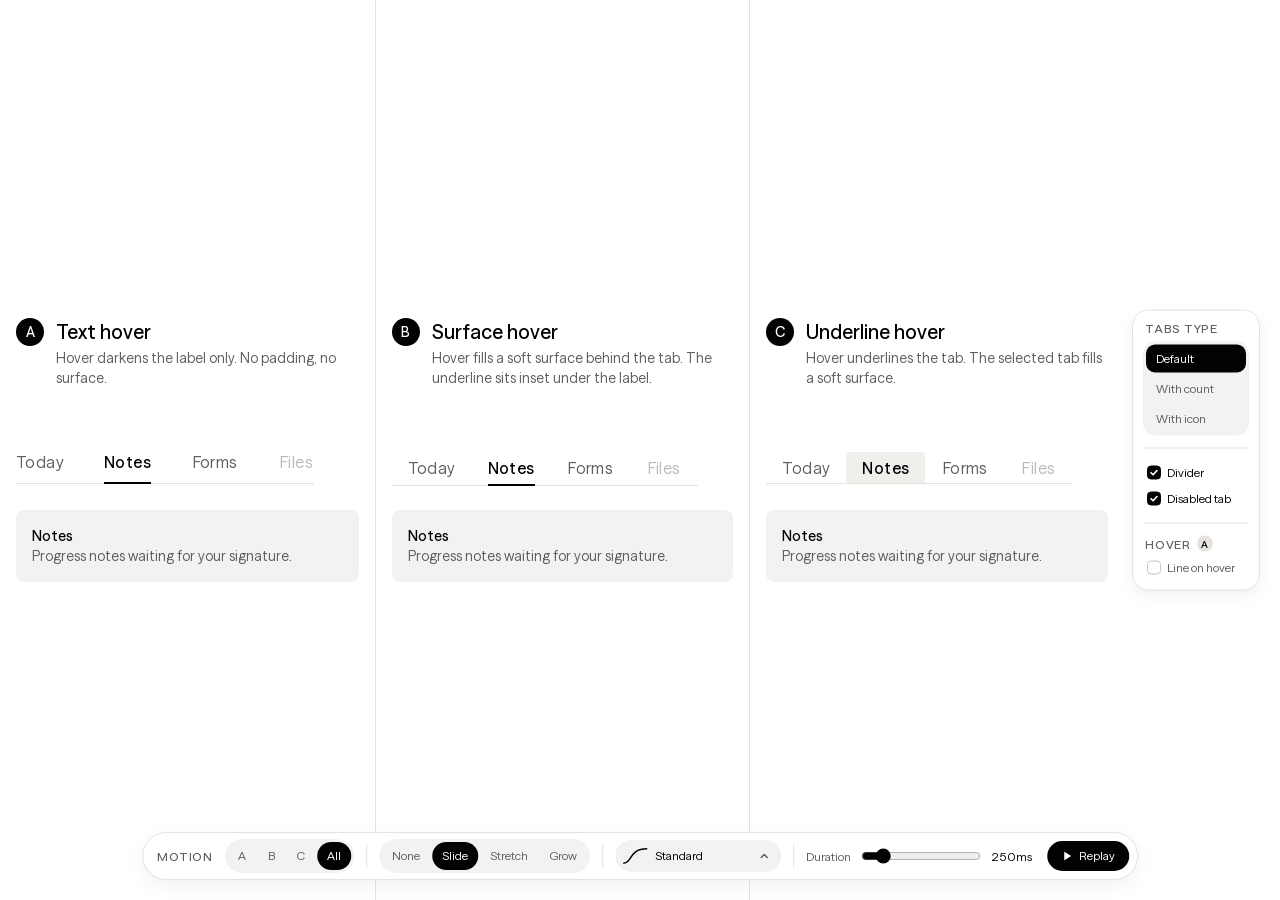
==== index.html @ b84fed56 "Remove States section Co-Authored-By: Claude Opus 5.5 <noreply@anthropic.com>" ====
<!doctype html>
<html lang="en">
<head>
  <meta charset="utf-8" />
  <meta name="viewport" content="width=device-width, initial-scale=1" />
  <title>Arc · Tab Group — three directions</title>
  <link rel="stylesheet" href="tokens.css" />
  <link rel="stylesheet" href="styles.css" />
</head>
<body>
  <main class="compare">
    <section class="direction" data-direction="a" aria-labelledby="dir-a-title">
      <div class="direction-inner">
        <div class="direction-head">
          <span class="direction-badge">A</span>
          <div>
            <h2 class="direction-title" id="dir-a-title">Text hover</h2>
            <p class="direction-desc">Hover darkens the label only. No padding, no surface.</p>
          </div>
        </div>

        <div class="stage">
          <div class="tab-group" data-tab-group></div>
          <div class="tab-panel" data-tab-panel role="tabpanel"></div>
        </div>

      </div>
    </section>

    <section class="direction" data-direction="b" aria-labelledby="dir-b-title">
      <div class="direction-inner">
        <div class="direction-head">
          <span class="direction-badge">B</span>
          <div>
            <h2 class="direction-title" id="dir-b-title">Surface hover</h2>
            <p class="direction-desc">Hover fills a soft surface behind the tab. The underline sits inset under the label.</p>
          </div>
        </div>

        <div class="stage">
          <div class="tab-group" data-tab-group></div>
          <div class="tab-panel" data-tab-panel role="tabpanel"></div>
        </div>

      </div>
    </section>

    <section class="direction" data-direction="c" aria-labelledby="dir-c-title">
      <div class="direction-inner">
        <div class="direction-head">
          <span class="direction-badge">C</span>
          <div>
            <h2 class="direction-title" id="dir-c-title">Underline hover</h2>
            <p class="direction-desc">Hover underlines the tab. The selected tab fills a soft surface.</p>
          </div>
        </div>

        <div class="stage">
          <div class="tab-group" data-tab-group></div>
          <div class="tab-panel" data-tab-panel role="tabpanel"></div>
        </div>

      </div>
    </section>
  </main>

  <div class="controls">
    <!-- Easing picker (opens above the Motion bar) -->
    <div class="easing-popover" id="easing-popover" hidden>
      <div class="easing-scale" aria-hidden="true"><span>Subtle</span><span class="easing-scale-line"></span><span>Expressive</span></div>
      <div class="easing-cards" data-easing-list role="radiogroup" aria-label="Easing curve"></div>
      <div class="easing-value">
        <code data-preview-value></code>
        <button type="button" class="copy" data-copy>Copy</button>
      </div>
    </div>

    <!-- Motion controls -->
    <div class="bar motion-bar" role="toolbar" aria-label="Motion controls">
      <span class="bar-title">Motion</span>
      <div class="segmented" data-motion-target role="radiogroup" aria-label="Apply motion to">
        <button type="button" role="radio" data-value="a">A</button>
        <button type="button" role="radio" data-value="b">B</button>
        <button type="button" role="radio" data-value="c">C</button>
        <button type="button" role="radio" data-value="all">All</button>
      </div>
      <span class="bar-divider" aria-hidden="true"></span>
      <div class="segmented" data-motion-mode role="radiogroup" aria-label="Indicator animation">
        <button type="button" role="radio" data-value="none">None</button>
        <button type="button" role="radio" data-value="slide">Slide</button>
        <button type="button" role="radio" data-value="stretch">Stretch</button>
        <button type="button" role="radio" data-value="grow">Grow</button>
      </div>
      <span class="bar-divider" aria-hidden="true"></span>
      <button type="button" class="chip-button" data-easing-trigger aria-haspopup="true" aria-expanded="false" aria-controls="easing-popover">
        <svg data-trigger-thumb width="24" height="20" viewBox="0 0 24 20" aria-hidden="true"></svg>
        <span class="easing-trigger-name" data-trigger-name></span>
        <svg class="chevron" width="10" height="10" viewBox="0 0 10 10" aria-hidden="true"><path d="M2 6.5 5 3.5 8 6.5" fill="none" stroke="currentColor" stroke-width="1.5" stroke-linecap="round" stroke-linejoin="round"/></svg>
      </button>
      <span class="bar-divider" aria-hidden="true"></span>
      <label class="duration">
        <span>Duration</span>
        <input type="range" min="100" max="1200" step="25" data-duration />
        <output data-duration-value></output>
      </label>
      <button type="button" class="replay" data-replay title="Select the next tab (R)">
        <svg width="12" height="12" viewBox="0 0 12 12" aria-hidden="true"><path d="M3 1.8v8.4L10 6z" fill="currentColor"/></svg>
        Replay
      </button>
    </div>
  </div>

  <!-- Variants: vertical stack on the right edge, applies to all three directions -->
  <div class="variants" role="toolbar" aria-label="Tab variants">
    <div class="variants-group">
      <div class="variants-head"><span class="bar-title">Tabs type</span></div>
      <div class="segmented is-vertical" data-type-control role="radiogroup" aria-label="Tab type for all directions">
        <button type="button" role="radio" data-value="default">Default</button>
        <button type="button" role="radio" data-value="count">With count</button>
        <button type="button" role="radio" data-value="icon">With icon</button>
      </div>
    </div>
    <div class="variants-group toggles">
      <label class="switch"><input type="checkbox" data-toggle="divider" checked /><span>Divider</span></label>
      <label class="switch"><input type="checkbox" data-toggle="disabled" checked /><span>Disabled tab</span></label>
    </div>
    <div class="variants-group hover-group" role="group" aria-label="Hover options for direction A">
      <div class="variants-head"><span class="bar-title">Hover</span><em class="dir-badge" title="Direction A only">A</em></div>
      <label class="switch"><input type="checkbox" data-toggle="hoverLine" /><span>Line on hover</span></label>
    </div>
  </div>

  <script src="easings.js"></script>
  <script src="script.js"></script>
</body>
</html>
---- tokens.css ----
/* Arc design tokens — client mode (semantic layer)
   Source: Arc Components branch ezWXXlpJmGHxUf8BbdeHS6, "Tab Item - 1" (50922:13705)
   and "Tab Item - 2" (50922:13721). Only tokens used by the Tab Group are mapped. */

@font-face {
  font-family: "Season Sans VF";
  src: url("assets/fonts/SeasonSansVF.ttf") format("truetype");
  font-weight: 100 900;
  font-style: normal;
  font-display: swap;
}

:root {
  /* ---- Surface ---- */
  --surface-default: #ffffff;                 /* surface/default */
  --surface-subtle: #f4f2f0;                  /* surface/subtle */
  --surface-emphasis: #e6e2de;                /* surface/emphasis (tab rail) */
  --comp-interaction-surface-hover: #f1efec;  /* comp/interaction/surface/hover */

  /* ---- Text ---- */
  --text-default: #010204;                    /* text/default */
  --comp-interaction-text-muted: #5f5f60;     /* comp/interaction/text/muted */
  --comp-interaction-text-hover: #010204;     /* comp/interaction/text/hover */
  --comp-interaction-text-disabled: #777878;  /* comp/interaction/text/disabled */

  /* ---- Icon ---- */
  --icon-default: #010204;                    /* icon/default */
  --comp-interaction-icon-disabled: #777878;  /* comp/interaction/icon/disabled */

  /* ---- Border ---- */
  --comp-interaction-border-selected: #000000; /* comp/interaction/border/selected */
  --comp-interaction-border-disabled: #e3dfda; /* comp/interaction/border/disabled */
  --hairline-soft: #cac6c2;
  --focus-ring: #010204;

  /* ---- Status (Tag V2 · Neutral light · Count) ---- */
  --comp-status-surface-neutral-light: #ffffff;
  --comp-status-border-neutral-light: #d4d5d5;
  --comp-status-text-neutral-light: #000000;

  /* ---- Type ---- */
  --font-sans: "Season Sans VF", -apple-system, BlinkMacSystemFont, "Segoe UI", system-ui, sans-serif;
  --fw-regular: 450;                           /* base/fontWeight/sans-regular */
  --fw-medium: 550;                            /* base/fontWeight/sans-medium */
  --fs-label-and-body-default: 16px;           /* fontSize/label-and-body/default */
  --fs-label-and-body-small: 14px;
  --fs-eyebrow-default: 10px;                  /* fontSize/eyebrow/default */
  --lh-label-default: 16px;                    /* lineHeight/label/default */
  --lh-eyebrow-default: 9px;                   /* lineHeight/eyebrow/default */
  --ls-loose: 0.4px;                           /* base/letterSpacing/loose */
  --ls-looser: 0.75px;                         /* base/letterSpacing/looser */

  /* ---- Spacing (space/padding-and-gap) ---- */
  --space-0: 0px;
  --space-50: 2px;
  --space-100: 4px;
  --space-125: 6px;
  --space-150: 8px;
  --space-200: 12px;
  --space-300: 16px;
  --space-400: 24px;
  --space-530: 40px;

  /* ---- Radius / border width ---- */
  --radius-xsmall: 4px;                        /* borderRadius/xsmall */
  --radius-small: 8px;
  --radius-medium: 12px;
  --radius-full: 9999px;
  --bw-default: 1px;                           /* sem/borderWidth/default */
  --bw-thick: 2px;

  /* ---- Motion (placeholders — tuned in the animation pass) ---- */
  --dur-fast: 150ms;
  --dur-base: 200ms;
  --ease-standard: cubic-bezier(0.2, 0, 0, 1);
}
---- styles.css ----
/* ============================================================
   Page chrome
   ============================================================ */
*,
*::before,
*::after { box-sizing: border-box; }

html { -webkit-font-smoothing: antialiased; -moz-osx-font-smoothing: grayscale; }

body {
  margin: 0;
  min-height: 100vh;
  background: var(--surface-default);
  color: var(--text-default);
  font-family: var(--font-sans);
  font-weight: var(--fw-regular);
}

button { font: inherit; color: inherit; }

/* Arc named text styles */
.txt-label           { font-family: var(--font-sans); font-weight: var(--fw-regular); font-size: var(--fs-label-and-body-default); line-height: var(--lh-label-default); letter-spacing: var(--ls-loose); font-feature-settings: "calt" 0; }
.txt-label-emphasis  { font-family: var(--font-sans); font-weight: var(--fw-medium);  font-size: var(--fs-label-and-body-default); line-height: var(--lh-label-default); letter-spacing: var(--ls-loose); font-feature-settings: "calt" 0; }
.txt-eyebrow         { font-family: var(--font-sans); font-weight: var(--fw-medium);  font-size: var(--fs-eyebrow-default);      line-height: var(--lh-eyebrow-default); letter-spacing: var(--ls-looser); text-transform: uppercase; font-feature-settings: "calt" 0; }

/* Three directions side by side, split by full-height vertical lines.
   The variants panel floats on the right edge, so that space is reserved. */
.compare {
  --variants-clear: 156px;
  position: relative;
  display: grid;
  grid-template-columns: repeat(3, minmax(0, 1fr));
  min-height: 100vh;
  padding-right: var(--variants-clear);
}

.direction {
  min-width: 0;
  min-height: 100vh;
  display: flex;
  flex-direction: column;
  justify-content: center;
  padding: 40px 16px;
}
.direction + .direction { border-left: var(--bw-default) solid var(--surface-emphasis); }
.direction-inner {
  width: 100%;
  max-width: 560px;
  margin: 0 auto;
}

@media (max-width: 1100px) {
  .compare { grid-template-columns: 1fr; padding-right: 0; padding-bottom: 180px; }
  .direction { min-height: auto; padding: 48px 24px; }
  .direction + .direction { border-left: 0; border-top: var(--bw-default) solid var(--surface-emphasis); }
}

.direction-head {
  display: flex;
  gap: 12px;
  align-items: flex-start;
  margin-bottom: 32px;
}
.direction-badge {
  flex: none;
  display: grid;
  place-items: center;
  width: 28px;
  height: 28px;
  border-radius: var(--radius-full);
  background: var(--text-default);
  color: var(--surface-default);
  font-size: 14px;
  font-weight: var(--fw-medium);
}
.direction-title {
  margin: 2px 0 4px;
  font-size: 20px;
  line-height: 24px;
  font-weight: var(--fw-medium);
}
.direction-desc {
  min-height: 40px; /* two lines, so all three columns line up */
  margin: 0;
  font-size: 14px;
  line-height: 20px;
  color: var(--comp-interaction-text-muted);
}

.stage {
  padding: 32px 0 0;
  overflow-x: auto;
}
/* Same height in A (32px) and B (34px) so both halves line up across the split */
.tab-group { min-height: 34px; }
.tab-panel {
  margin-top: 24px;
  min-height: 72px;
  border-radius: var(--radius-small);
  background: var(--surface-subtle);
  padding: 16px;
  font-size: 14px;
  line-height: 20px;
  color: var(--comp-interaction-text-muted);
}
.tab-panel strong { color: var(--text-default); font-weight: var(--fw-medium); }

/* Selection indicator colour — an underline in A/B, a surface in C */
.tab-group {
  --indicator-color: var(--comp-interaction-border-selected);
  --indicator-disabled: var(--comp-interaction-border-disabled);
}

/* ============================================================
   Tab Group — shared anatomy
   tablist > tab > (content > [icon] label [tag]) + indicator
   ============================================================ */
.tablist {
  position: relative;
  display: inline-flex;
  align-items: flex-start;
  gap: var(--space-530);
  min-width: max-content;
}

/* Rail (Figma "Rail" — surface/emphasis, 1px, bottom) */
.tablist.has-divider::after {
  content: "";
  position: absolute;
  left: 0;
  right: 0;
  bottom: 0;
  height: var(--bw-default);
  background: var(--surface-emphasis);
  pointer-events: none;
}

.tab {
  position: relative;
  display: flex;
  flex-direction: column;
  align-items: stretch;
  margin: 0;
  padding: 0;
  border: 0;
  background: none;
  cursor: pointer;
  color: var(--comp-interaction-text-muted);
  -webkit-tap-highlight-color: transparent;
  outline: none;
}

.tab-content {
  position: relative;
  display: flex;
  align-items: center;
  justify-content: center;
  gap: var(--space-150);
}

.tab-label {
  /* Reserve the emphasis-weight width so selection never shifts the layout */
  display: inline-flex;
  flex-direction: column;
  align-items: center;
  text-align: center;
  white-space: nowrap;
}
.tab-label::after {
  content: attr(data-text);
  font-weight: var(--fw-medium);
  height: 0;
  overflow: hidden;
  visibility: hidden;
  user-select: none;
  pointer-events: none;
}

.tab-icon {
  flex: none;
  width: 16px;
  height: 16px;
  background-color: var(--icon-default);
  -webkit-mask: url("assets/icons/settings.svg") center / 16px 16px no-repeat;
          mask: url("assets/icons/settings.svg") center / 16px 16px no-repeat;
}
.tab-content.has-icon { gap: var(--space-100); }

/* Tag V2 · Neutral light · Count · Small */
.tag {
  flex: none;
  display: inline-flex;
  align-items: center;
  justify-content: center;
  min-width: 20px;
  height: 20px;
  padding: 0 var(--space-50);
  border: var(--bw-default) solid var(--comp-status-border-neutral-light);
  border-radius: var(--radius-xsmall);
  background: var(--comp-status-surface-neutral-light);
  color: var(--comp-status-text-neutral-light);
}

.tab-indicator {
  height: var(--bw-thick);
  background: transparent;
  position: relative;
  z-index: 1; /* sits over the rail */
}

/* ---- States (shared) ---- */
/* Hover — only on hover-capable pointers */
@media (hover: hover) {
  .tab:not([aria-selected="true"]):not([aria-disabled="true"]):hover { color: var(--comp-interaction-text-hover); }
}

/* Selected */
.tab[aria-selected="true"] {
  color: var(--text-default);
  cursor: default;
}
.tab[aria-selected="true"] .tab-label { font-weight: var(--fw-medium); }
.tab[aria-selected="true"] .tab-indicator { background: var(--indicator-color); }

/* Disabled + Selected disabled */
.tab[aria-disabled="true"] { cursor: not-allowed; }
.tab[aria-disabled="true"] .tab-label {
  color: var(--comp-interaction-text-disabled);
  opacity: 0.5;
}
.tab[aria-disabled="true"] .tab-icon { background-color: var(--comp-interaction-icon-disabled); }
.tab[aria-disabled="true"] .tag {
  border-color: var(--comp-interaction-border-disabled);
  color: var(--comp-interaction-text-disabled);
}
.tab[aria-disabled="true"][aria-selected="true"] .tab-indicator { background: var(--indicator-disabled); }

/* Focus — 2px ink ring (Arc focus-ring); radius = base + 4 */
.tab:focus-visible .tab-content::after {
  content: "";
  position: absolute;
  inset: -4px;
  border: var(--bw-thick) solid var(--focus-ring);
  border-radius: calc(var(--radius-xsmall) + 4px);
  pointer-events: none;
}

/* ============================================================
   Direction A — Text hover  (Figma "Tab Item - 1", 50922:13705)
   Content 20px tall, no padding; 12px gap to the 2px underline.
   ============================================================ */
.dir-a .tab { gap: var(--space-200); }
.dir-a .tab-content { height: 20px; }
/* Figma: 0-height line with a 2px OUTSIDE stroke drawn upward → total height stays 32px */
.dir-a .tab-indicator { margin-top: calc(-1 * var(--bw-thick)); }

/* ============================================================
   Direction B — Surface hover  (Figma "Tab Item - 2", 50922:13721)
   Content 32px tall, 6/16 padding. Tabs sit edge to edge (0 gap), so the
   padding spaces the labels 32px apart and hover surfaces meet. The 2px
   underline sits flush under the surface (34px total), inset 16px to the
   label width. Selected tabs also take the hover surface ("Hover selected").
   ============================================================ */
.dir-b .tablist { gap: var(--space-0); } /* tabs sit edge to edge; padding does the spacing */
.dir-b .tab { gap: var(--space-0); }
.dir-b .tab-content {
  height: 32px;
  padding: var(--space-125) var(--space-300);
}
.dir-b .tab-content::before {
  content: "";
  position: absolute;
  inset: 0;
  border-radius: var(--radius-xsmall);
  background: transparent;
  z-index: -1;
}
.dir-b .tab-content { isolation: isolate; }
.dir-b .tab-indicator { margin: 0 var(--space-300); }

@media (hover: hover) {
  .dir-b .tab:not([aria-disabled="true"]):hover .tab-content::before {
    background: var(--comp-interaction-surface-hover);
  }
}

/* ============================================================
   Direction C — Underline hover  (Figma "Tab Item - 3", 51197:16683)
   32px tall, 6/16 padding, tabs edge to edge. Hover = label darkens +
   2px black line across the full tab. Selected = soft surface (radius
   xsmall) behind an emphasis label, no line. Selected disabled has no
   surface. Icons are 20px.
   ============================================================ */
.dir-c {
  --indicator-color: var(--comp-interaction-surface-hover);
  --indicator-disabled: transparent;
}
.dir-c .tablist { gap: var(--space-0); }
.dir-c .tab { z-index: 1; }
.dir-c .tab-content {
  height: 32px;
  padding: var(--space-125) var(--space-300);
  z-index: 1;
}
.dir-c .tab-content.has-icon { gap: var(--space-100); }
.dir-c .tab-icon {
  width: 20px;
  height: 20px;
  -webkit-mask-size: 20px 20px;
          mask-size: 20px 20px;
}
/* The selected surface fills the whole tab, behind the label */
.dir-c .tab-indicator {
  position: absolute;
  inset: 0;
  height: auto;
  border-radius: var(--radius-xsmall);
  z-index: 0;
}
.dir-c .tab-slider { border-radius: var(--radius-xsmall); z-index: 0; }
/* Hover line: always part of C's design */
@media (hover: hover) {
  .dir-c .tab:not([aria-selected="true"]):not([aria-disabled="true"]):hover .tab-hover-line { display: block; }
}

/* ============================================================
   Selection motion (live tab groups only)
   --motion-dur / --motion-ease are set per group from the Motion bar
   ============================================================ */
.tablist {
  --motion-dur: 300ms;
  --motion-ease: cubic-bezier(0.215, 0.61, 0.355, 1);
}

/* Slide — one shared bar travels between tabs */
.tab-slider {
  position: absolute;
  left: 0;
  top: 0;
  height: var(--bw-thick);
  background: var(--indicator-color);
  z-index: 2;
  pointer-events: none;
  display: none;
  transition:
    transform var(--motion-dur) var(--motion-ease),
    width var(--motion-dur) var(--motion-ease);
}
.tablist.motion-slide .tab-slider { display: block; }
.tablist.motion-slide .tab[aria-selected="true"] .tab-indicator { background: transparent; }
.tablist.no-transition .tab-slider,
.tablist.no-transition .tab-indicator { transition: none !important; }

/* Grow — each tab owns its bar. The new bar scales out from the centre with the
   chosen curve; the old bar fades out quickly (no contraction), then resets its
   scale once it's invisible. */
.tablist { --grow-fade-out: 120ms; }
.tablist.motion-grow .tab-indicator {
  background: var(--indicator-color);
  transform: scaleX(0);
  opacity: 0;
  transform-origin: 50% 50%;
  transition:
    opacity var(--grow-fade-out) ease-out,
    transform 0s linear var(--grow-fade-out);
}
.tablist.motion-grow .tab[aria-selected="true"] .tab-indicator {
  transform: scaleX(1);
  opacity: 1;
  transition:
    transform var(--motion-dur) var(--motion-ease),
    opacity 0s;
}

/* Stretch — JS drives each edge per frame, so no CSS transition on the bar */
.tablist.motion-stretch .tab-slider { transition: none; }

/* Line on hover (Direction A option) — black bar under the hovered tab, no animation */
.tab-hover-line {
  position: absolute;
  left: 0;
  right: 0;
  bottom: 0;
  height: var(--bw-thick);
  background: var(--comp-interaction-border-selected); /* black, same as the selected underline */
  pointer-events: none;
  z-index: 1;
  display: none; /* no animation — simply shown on hover */
}
@media (hover: hover) {
  .tablist.hover-line .tab:not([aria-selected="true"]):not([aria-disabled="true"]):hover .tab-hover-line {
    display: block;
  }
}

/* ============================================================
   Floating controls
   ============================================================ */
:root {
  /* Soft, diffuse elevation for floating panels */
  --shadow-float: 0 1px 2px rgba(1, 2, 4, 0.03), 0 6px 20px rgba(1, 2, 4, 0.05);
  --shadow-popover: 0 1px 2px rgba(1, 2, 4, 0.03), 0 12px 32px rgba(1, 2, 4, 0.08);
}
.controls {
  position: fixed;
  left: 50%;
  bottom: 20px;
  transform: translateX(-50%);
  z-index: 10;
  display: flex;
  flex-direction: column;
  align-items: center;
  gap: 8px;
  width: max-content;
  max-width: calc(100vw - 24px);
}

.bar {
  position: relative;
  display: flex;
  align-items: center;
  gap: 12px;
  padding: 6px 8px 6px 14px;
  background: var(--surface-default);
  border: var(--bw-default) solid var(--surface-emphasis);
  border-radius: var(--radius-full);
  box-shadow: var(--shadow-float);
  white-space: nowrap;
}
.bar-title {
  font-size: 12px;
  font-weight: var(--fw-medium);
  letter-spacing: var(--ls-looser);
  text-transform: uppercase;
  color: var(--comp-interaction-text-muted);
}
.bar-group { display: flex; align-items: center; gap: 8px; }
.bar-label {
  display: grid;
  place-items: center;
  width: 22px;
  height: 22px;
  border-radius: var(--radius-full);
  background: var(--text-default);
  color: var(--surface-default);
  font-size: 12px;
  font-weight: var(--fw-medium);
}
.bar-divider {
  width: 1px;
  height: 24px;
  background: var(--surface-emphasis);
}

.segmented {
  display: flex;
  padding: 3px;
  gap: 2px;
  border-radius: var(--radius-full);
  background: var(--surface-subtle);
}
.segmented button {
  border: 0;
  background: transparent;
  padding: 6px 10px;
  border-radius: var(--radius-full);
  font-size: 12px;
  line-height: 16px;
  color: var(--comp-interaction-text-muted);
  cursor: pointer;
}
.segmented button:hover { color: var(--text-default); }
.segmented button[aria-checked="true"] {
  background: var(--text-default);
  color: var(--surface-default);
}
.segmented button:disabled { opacity: 0.4; cursor: not-allowed; }

.chip-button {
  display: inline-flex;
  align-items: center;
  gap: 8px;
  border: 0;
  padding: 6px 12px 6px 8px;
  border-radius: var(--radius-full);
  background: var(--surface-subtle);
  font-size: 12px;
  line-height: 16px;
  cursor: pointer;
}
.chip-button:hover { background: var(--comp-interaction-surface-hover); }
.chip-button[aria-expanded="true"] { background: var(--surface-emphasis); }
.chip-button svg { flex: none; }
.chip-button .chevron { color: var(--comp-interaction-text-muted); transition: transform 150ms ease; }
.chip-button[aria-expanded="true"] .chevron { transform: rotate(180deg); }
.easing-trigger-name { min-width: 96px; text-align: left; }

.replay {
  display: inline-flex;
  align-items: center;
  gap: 6px;
  border: 0;
  padding: 7px 14px;
  border-radius: var(--radius-full);
  background: var(--text-default);
  color: var(--surface-default);
  font-size: 12px;
  line-height: 16px;
  cursor: pointer;
}
.replay:hover { background: #2a2b2d; }

.duration { display: flex; align-items: center; gap: 8px; font-size: 12px; color: var(--comp-interaction-text-muted); }
.duration output { width: 44px; color: var(--text-default); font-variant-numeric: tabular-nums; }
.duration input[type="range"] { width: 120px; accent-color: var(--text-default); }

.segmented button:focus-visible,
.chip-button:focus-visible,
.replay:focus-visible,
.easing-option:focus-visible,
.copy:focus-visible,
.switch input:focus-visible + span {
  outline: 2px solid var(--focus-ring);
  outline-offset: 2px;
}

.toggles { gap: 4px; padding-right: 4px; }
.switch {
  display: inline-flex;
  align-items: center;
  cursor: pointer;
}
.switch input { position: absolute; opacity: 0; pointer-events: none; }
.switch span {
  display: inline-flex;
  align-items: center;
  gap: 6px;
  padding: 6px 10px;
  border-radius: var(--radius-full);
  font-size: 12px;
  line-height: 16px;
  color: var(--comp-interaction-text-muted);
}
.switch span::before {
  content: "";
  width: 14px;
  height: 14px;
  border-radius: 4px;
  border: 1.5px solid var(--hairline-soft);
  background: var(--surface-default) center / 10px 10px no-repeat;
}
.switch input:checked + span { color: var(--text-default); }
.switch input:checked + span::before {
  border-color: var(--text-default);
  background-color: var(--text-default);
  background-image: url("data:image/svg+xml,%3Csvg xmlns='http://www.w3.org/2000/svg' viewBox='0 0 10 10'%3E%3Cpath d='M2 5.2 4.1 7.3 8 3' fill='none' stroke='white' stroke-width='1.6' stroke-linecap='round' stroke-linejoin='round'/%3E%3C/svg%3E");
}
.switch:hover span { color: var(--text-default); }

/* ---- Variants panel (vertical, centred on the dividing line) ---- */
.variants {
  position: fixed;
  right: 20px;
  top: 50%;
  transform: translateY(-50%);
  z-index: 9;
  width: 128px;
  display: flex;
  flex-direction: column;
  gap: 12px;
  padding: 10px;
  background: var(--surface-default);
  border: var(--bw-default) solid var(--surface-emphasis);
  border-radius: 16px;
  box-shadow: var(--shadow-float);
}
.variants-group { display: flex; flex-direction: column; gap: 6px; }
.variants-group + .variants-group {
  padding-top: 12px;
  border-top: var(--bw-default) solid var(--surface-emphasis);
}
.variants-head { display: flex; align-items: center; gap: 6px; padding: 0 2px; }
.segmented.is-vertical { flex-direction: column; border-radius: 12px; }
.segmented.is-vertical button { text-align: left; border-radius: 9px; }
.variants .toggles { gap: 2px; padding: 12px 0 0; }
.variants .switch span { padding: 4px 4px; white-space: nowrap; }
.variants .hover-group { gap: 4px; }
.dir-badge {
  font-style: normal;
  display: inline-grid;
  place-items: center;
  width: 16px;
  height: 16px;
  border-radius: var(--radius-full);
  background: var(--surface-emphasis);
  font-size: 10px;
  font-weight: var(--fw-medium);
  color: var(--text-default);
}

/* ---- Easing picker popover: three curves, subtle → expressive ---- */
.easing-popover {
  display: flex;
  flex-direction: column;
  gap: 12px;
  width: 560px;
  max-width: calc(100vw - 24px);
  padding: 14px;
  background: var(--surface-default);
  border: var(--bw-default) solid var(--surface-emphasis);
  border-radius: 16px;
  box-shadow: var(--shadow-popover);
}
.easing-popover[hidden] { display: none; }

.easing-scale {
  display: flex;
  align-items: center;
  gap: 8px;
  font-size: 12px;
  line-height: 16px;
  color: var(--comp-interaction-text-muted);
}
.easing-scale-line {
  flex: 1;
  height: 1px;
  background: linear-gradient(90deg, var(--surface-emphasis), var(--text-default));
}

.easing-cards {
  display: grid;
  grid-template-columns: repeat(3, minmax(0, 1fr));
  gap: 8px;
}
.easing-option {
  display: flex;
  flex-direction: column;
  align-items: stretch;
  gap: 6px;
  padding: 10px;
  border: var(--bw-default) solid var(--surface-emphasis);
  border-radius: 12px;
  background: var(--surface-default);
  text-align: left;
  cursor: pointer;
}
.easing-option:hover { background: var(--surface-subtle); }
.easing-option[aria-checked="true"] {
  border-color: var(--text-default);
  background: var(--surface-subtle);
}
.easing-card-graph {
  display: block;
  width: 100%;
  height: auto;
  margin-bottom: 4px;
  overflow: visible;
}
.easing-card-head { display: flex; align-items: baseline; justify-content: space-between; gap: 8px; }
.easing-card-name { font-size: 12px; line-height: 16px; font-weight: var(--fw-medium); }
.easing-card-meta {
  font-size: 12px;
  line-height: 16px;
  color: var(--comp-interaction-text-muted);
  font-variant-numeric: tabular-nums;
}
.easing-card-desc { font-size: 12px; line-height: 16px; color: var(--text-default); }
.easing-card-source { font-size: 12px; line-height: 16px; color: var(--comp-interaction-text-muted); }

.easing-value {
  display: flex;
  align-items: center;
  gap: 8px;
  padding-top: 10px;
  border-top: var(--bw-default) solid var(--surface-emphasis);
}
.easing-value code {
  flex: 1;
  min-width: 0;
  font-family: ui-monospace, SFMono-Regular, Menlo, monospace;
  font-size: 12px;
  line-height: 16px;
  color: var(--comp-interaction-text-muted);
  overflow: hidden;
  text-overflow: ellipsis;
  white-space: nowrap;
}
.copy {
  border: var(--bw-default) solid var(--hairline-soft);
  background: var(--surface-default);
  border-radius: var(--radius-xsmall);
  padding: 4px 8px;
  font-size: 12px;
  line-height: 14px;
  cursor: pointer;
}

@media (max-width: 1100px) {
  .variants { top: 16px; right: 16px; left: auto; transform: none; }
  .bar { flex-wrap: wrap; justify-content: center; border-radius: 20px; padding: 8px; gap: 8px; }
  .bar-divider { display: none; }

}

@media (max-width: 600px) {
  .easing-cards { grid-template-columns: 1fr; }
}
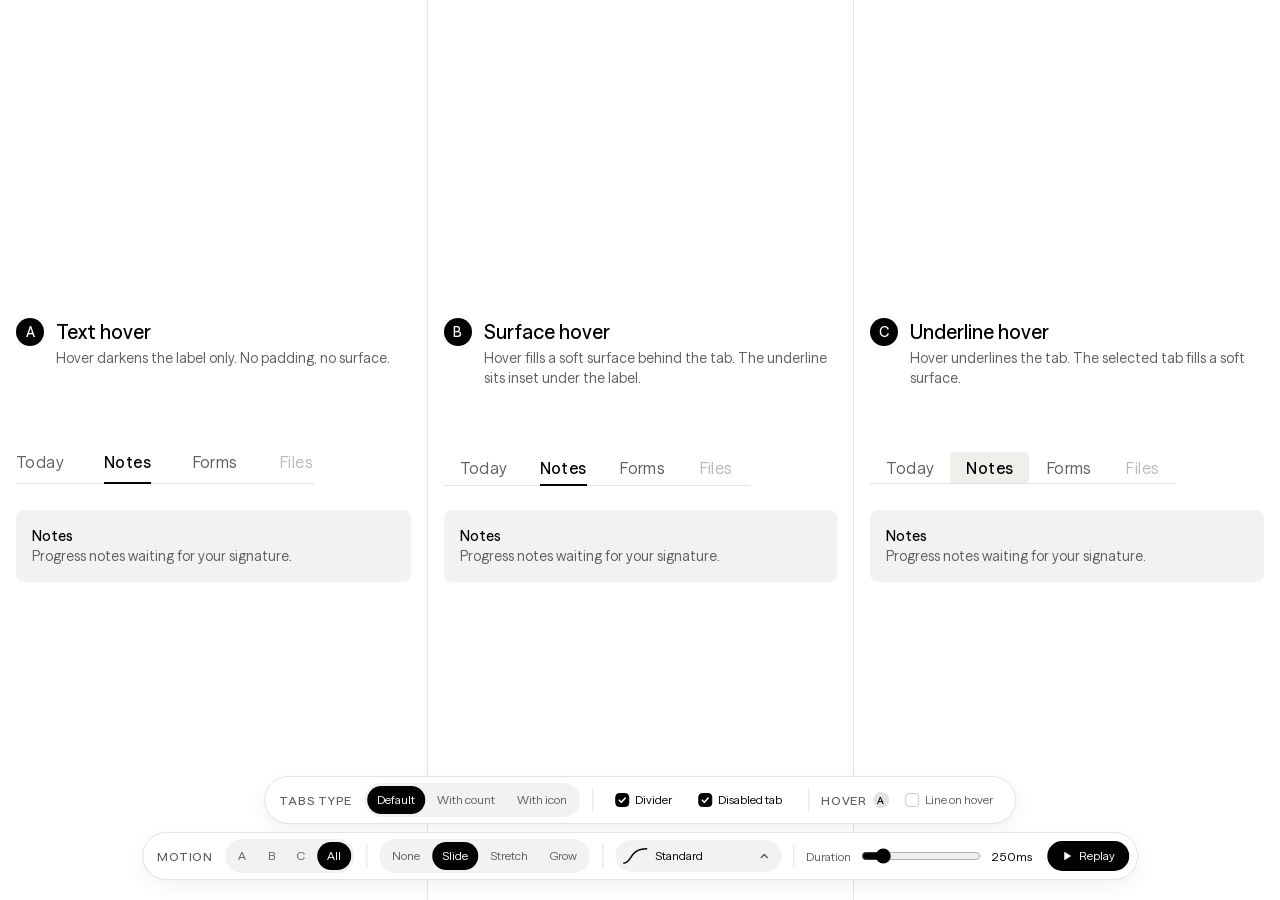
==== commit 0b26075f: "Variants panel becomes a horizontal bar above the Motion bar Co-Authored-By: Claude Opus 5.5 <norepl" ====
--- a/index.html
+++ b/index.html
@@ -75,6 +75,26 @@
       </div>
     </div>
 
+    <!-- Variants (applies to all three directions) -->
+    <div class="bar variants-bar" role="toolbar" aria-label="Tab variants">
+      <span class="bar-title">Tabs type</span>
+      <div class="segmented" data-type-control role="radiogroup" aria-label="Tab type for all directions">
+        <button type="button" role="radio" data-value="default">Default</button>
+        <button type="button" role="radio" data-value="count">With count</button>
+        <button type="button" role="radio" data-value="icon">With icon</button>
+      </div>
+      <span class="bar-divider" aria-hidden="true"></span>
+      <div class="bar-group toggles">
+        <label class="switch"><input type="checkbox" data-toggle="divider" checked /><span>Divider</span></label>
+        <label class="switch"><input type="checkbox" data-toggle="disabled" checked /><span>Disabled tab</span></label>
+      </div>
+      <span class="bar-divider" aria-hidden="true"></span>
+      <div class="bar-group" role="group" aria-label="Hover options for direction A">
+        <span class="bar-title">Hover</span><em class="dir-badge" title="Direction A only">A</em>
+        <div class="toggles"><label class="switch"><input type="checkbox" data-toggle="hoverLine" /><span>Line on hover</span></label></div>
+      </div>
+    </div>
+
     <!-- Motion controls -->
     <div class="bar motion-bar" role="toolbar" aria-label="Motion controls">
       <span class="bar-title">Motion</span>
@@ -110,26 +130,6 @@
     </div>
   </div>
 
-  <!-- Variants: vertical stack on the right edge, applies to all three directions -->
-  <div class="variants" role="toolbar" aria-label="Tab variants">
-    <div class="variants-group">
-      <div class="variants-head"><span class="bar-title">Tabs type</span></div>
-      <div class="segmented is-vertical" data-type-control role="radiogroup" aria-label="Tab type for all directions">
-        <button type="button" role="radio" data-value="default">Default</button>
-        <button type="button" role="radio" data-value="count">With count</button>
-        <button type="button" role="radio" data-value="icon">With icon</button>
-      </div>
-    </div>
-    <div class="variants-group toggles">
-      <label class="switch"><input type="checkbox" data-toggle="divider" checked /><span>Divider</span></label>
-      <label class="switch"><input type="checkbox" data-toggle="disabled" checked /><span>Disabled tab</span></label>
-    </div>
-    <div class="variants-group hover-group" role="group" aria-label="Hover options for direction A">
-      <div class="variants-head"><span class="bar-title">Hover</span><em class="dir-badge" title="Direction A only">A</em></div>
-      <label class="switch"><input type="checkbox" data-toggle="hoverLine" /><span>Line on hover</span></label>
-    </div>
-  </div>
-
   <script src="easings.js"></script>
   <script src="script.js"></script>
 </body>
--- a/styles.css
+++ b/styles.css
@@ -24,14 +24,12 @@
 .txt-eyebrow         { font-family: var(--font-sans); font-weight: var(--fw-medium);  font-size: var(--fs-eyebrow-default);      line-height: var(--lh-eyebrow-default); letter-spacing: var(--ls-looser); text-transform: uppercase; font-feature-settings: "calt" 0; }
 
 /* Three directions side by side, split by full-height vertical lines.
-   The variants panel floats on the right edge, so that space is reserved. */
+   */
 .compare {
-  --variants-clear: 156px;
   position: relative;
   display: grid;
   grid-template-columns: repeat(3, minmax(0, 1fr));
   min-height: 100vh;
-  padding-right: var(--variants-clear);
 }
 
 .direction {
@@ -50,7 +48,7 @@
 }
 
 @media (max-width: 1100px) {
-  .compare { grid-template-columns: 1fr; padding-right: 0; padding-bottom: 180px; }
+  .compare { grid-template-columns: 1fr; padding-bottom: 220px; }
   .direction { min-height: auto; padding: 48px 24px; }
   .direction + .direction { border-left: 0; border-top: var(--bw-default) solid var(--surface-emphasis); }
 }
@@ -289,7 +287,7 @@
    32px tall, 6/16 padding, tabs edge to edge. Hover = label darkens +
    2px black line across the full tab. Selected = soft surface (radius
    xsmall) behind an emphasis label, no line. Selected disabled has no
-   surface. Icons are 20px.
+   surface. Icons are the 20px Small size in every state.
    ============================================================ */
 .dir-c {
   --indicator-color: var(--comp-interaction-surface-hover);
@@ -302,12 +300,13 @@
   padding: var(--space-125) var(--space-300);
   z-index: 1;
 }
-.dir-c .tab-content.has-icon { gap: var(--space-100); }
+/* With icon: 10px leading padding, Small (20px) icon in every state, 4px to the label */
+.dir-c .tab-content.has-icon { gap: var(--space-100); padding-left: 10px; }
 .dir-c .tab-icon {
   width: 20px;
   height: 20px;
-  -webkit-mask-size: 20px 20px;
-          mask-size: 20px 20px;
+  -webkit-mask: url("assets/icons/settings-20.svg") center / 20px 20px no-repeat;
+          mask: url("assets/icons/settings-20.svg") center / 20px 20px no-repeat;
 }
 /* The selected surface fills the whole tab, behind the label */
 .dir-c .tab-indicator {
@@ -557,34 +556,6 @@
 }
 .switch:hover span { color: var(--text-default); }
 
-/* ---- Variants panel (vertical, centred on the dividing line) ---- */
-.variants {
-  position: fixed;
-  right: 20px;
-  top: 50%;
-  transform: translateY(-50%);
-  z-index: 9;
-  width: 128px;
-  display: flex;
-  flex-direction: column;
-  gap: 12px;
-  padding: 10px;
-  background: var(--surface-default);
-  border: var(--bw-default) solid var(--surface-emphasis);
-  border-radius: 16px;
-  box-shadow: var(--shadow-float);
-}
-.variants-group { display: flex; flex-direction: column; gap: 6px; }
-.variants-group + .variants-group {
-  padding-top: 12px;
-  border-top: var(--bw-default) solid var(--surface-emphasis);
-}
-.variants-head { display: flex; align-items: center; gap: 6px; padding: 0 2px; }
-.segmented.is-vertical { flex-direction: column; border-radius: 12px; }
-.segmented.is-vertical button { text-align: left; border-radius: 9px; }
-.variants .toggles { gap: 2px; padding: 12px 0 0; }
-.variants .switch span { padding: 4px 4px; white-space: nowrap; }
-.variants .hover-group { gap: 4px; }
 .dir-badge {
   font-style: normal;
   display: inline-grid;
@@ -597,6 +568,7 @@
   font-weight: var(--fw-medium);
   color: var(--text-default);
 }
+.variants-bar .bar-group { gap: 6px; }
 
 /* ---- Easing picker popover: three curves, subtle → expressive ---- */
 .easing-popover {
@@ -696,7 +668,6 @@
 }
 
 @media (max-width: 1100px) {
-  .variants { top: 16px; right: 16px; left: auto; transform: none; }
   .bar { flex-wrap: wrap; justify-content: center; border-radius: 20px; padding: 8px; gap: 8px; }
   .bar-divider { display: none; }
 
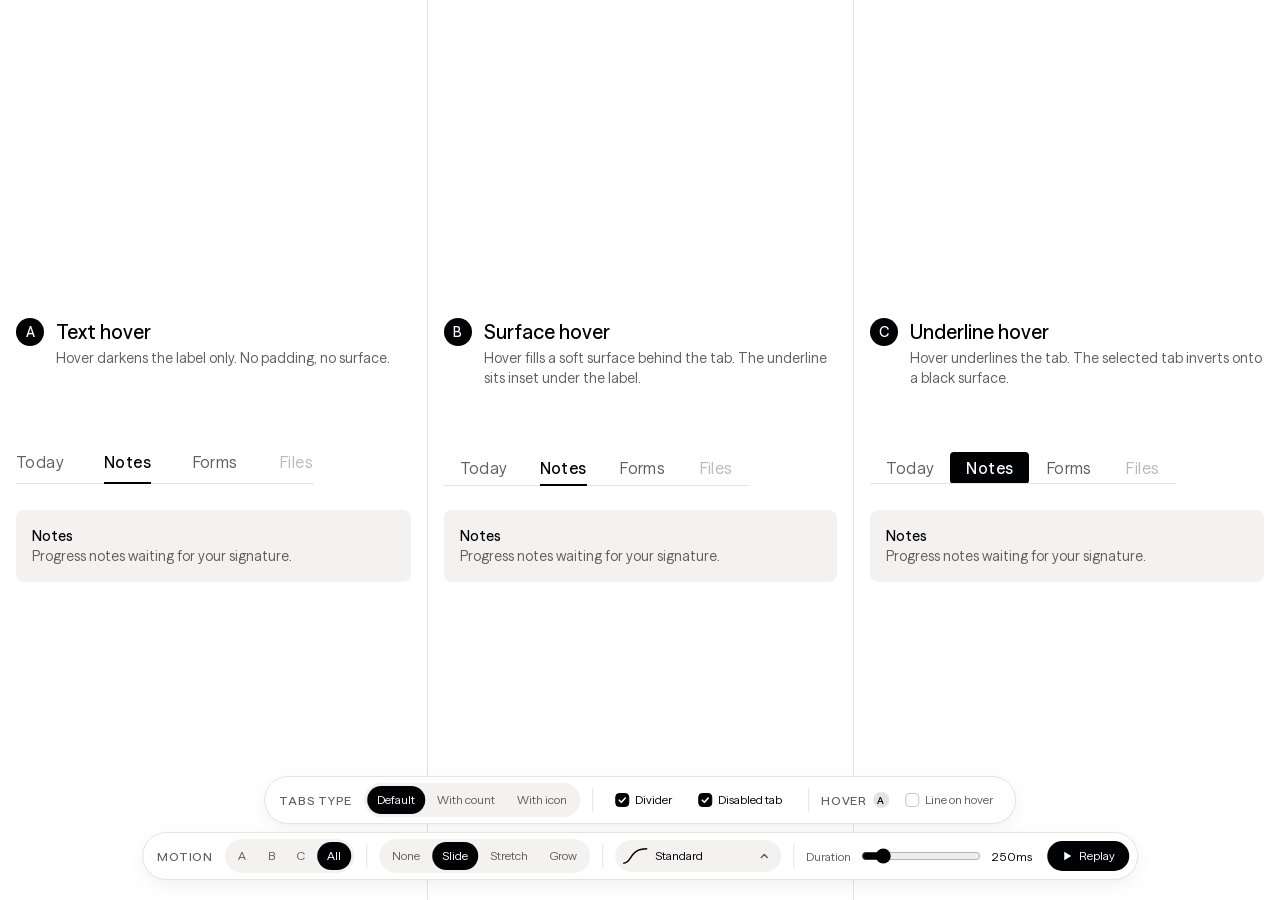
==== commit 3e664886: "Direction C: black selected surface with inverted labels that travel with it Co-Authored-By: Claude " ====
--- a/index.html
+++ b/index.html
@@ -51,7 +51,7 @@
           <span class="direction-badge">C</span>
           <div>
             <h2 class="direction-title" id="dir-c-title">Underline hover</h2>
-            <p class="direction-desc">Hover underlines the tab. The selected tab fills a soft surface.</p>
+            <p class="direction-desc">Hover underlines the tab. The selected tab inverts onto a black surface.</p>
           </div>
         </div>
 
--- a/tokens.css
+++ b/tokens.css
@@ -16,16 +16,19 @@
   --surface-subtle: #f4f2f0;                  /* surface/subtle */
   --surface-emphasis: #e6e2de;                /* surface/emphasis (tab rail) */
   --comp-interaction-surface-hover: #f1efec;  /* comp/interaction/surface/hover */
+  --surface-inverse: #010204;                 /* surface/inverse */
 
   /* ---- Text ---- */
   --text-default: #010204;                    /* text/default */
   --comp-interaction-text-muted: #5f5f60;     /* comp/interaction/text/muted */
   --comp-interaction-text-hover: #010204;     /* comp/interaction/text/hover */
   --comp-interaction-text-disabled: #777878;  /* comp/interaction/text/disabled */
+  --text-inverse: #ffffff;                    /* text/inverse */
 
   /* ---- Icon ---- */
   --icon-default: #010204;                    /* icon/default */
   --comp-interaction-icon-disabled: #777878;  /* comp/interaction/icon/disabled */
+  --icon-inverse: #ffffff;                    /* icon/inverse */
 
   /* ---- Border ---- */
   --comp-interaction-border-selected: #000000; /* comp/interaction/border/selected */
--- a/styles.css
+++ b/styles.css
@@ -285,12 +285,12 @@
 /* ============================================================
    Direction C — Underline hover  (Figma "Tab Item - 3", 51197:16683)
    32px tall, 6/16 padding, tabs edge to edge. Hover = label darkens +
-   2px black line across the full tab. Selected = soft surface (radius
-   xsmall) behind an emphasis label, no line. Selected disabled has no
+   2px black line across the full tab. Selected = black inverse surface
+   (radius xsmall) behind a white emphasis label, no line. Selected disabled has no
    surface. Icons are the 20px Small size in every state.
    ============================================================ */
 .dir-c {
-  --indicator-color: var(--comp-interaction-surface-hover);
+  --indicator-color: var(--surface-inverse);
   --indicator-disabled: transparent;
 }
 .dir-c .tablist { gap: var(--space-0); }
@@ -321,6 +321,29 @@
 @media (hover: hover) {
   .dir-c .tab:not([aria-selected="true"]):not([aria-disabled="true"]):hover .tab-hover-line { display: block; }
 }
+
+/* Inverted labels — a white copy of C's tabs, clipped to the black surface */
+.tab-invert {
+  position: absolute;
+  inset: 0;
+  z-index: 3;
+  display: flex;
+  align-items: flex-start;
+  gap: var(--space-0);
+  pointer-events: none;
+  clip-path: inset(0 100% 0 0);
+  transition: clip-path var(--motion-dur) var(--motion-ease);
+}
+.tablist.motion-stretch .tab-invert,
+.tablist.no-transition .tab-invert,
+.tab-invert.no-anim { transition: none !important; }
+.tab-invert .tab,
+.tab-invert .tab[aria-selected="true"] { color: var(--text-inverse); }
+.tab-invert .tab .tab-label { color: inherit !important; opacity: 1 !important; }
+.tab-invert .tab .tab-icon { background-color: var(--icon-inverse) !important; }
+.tab-invert .tab-indicator,
+.tab-invert .tab-hover-line,
+.tab-invert .tab-content::after { display: none !important; }
 
 /* ============================================================
    Selection motion (live tab groups only)
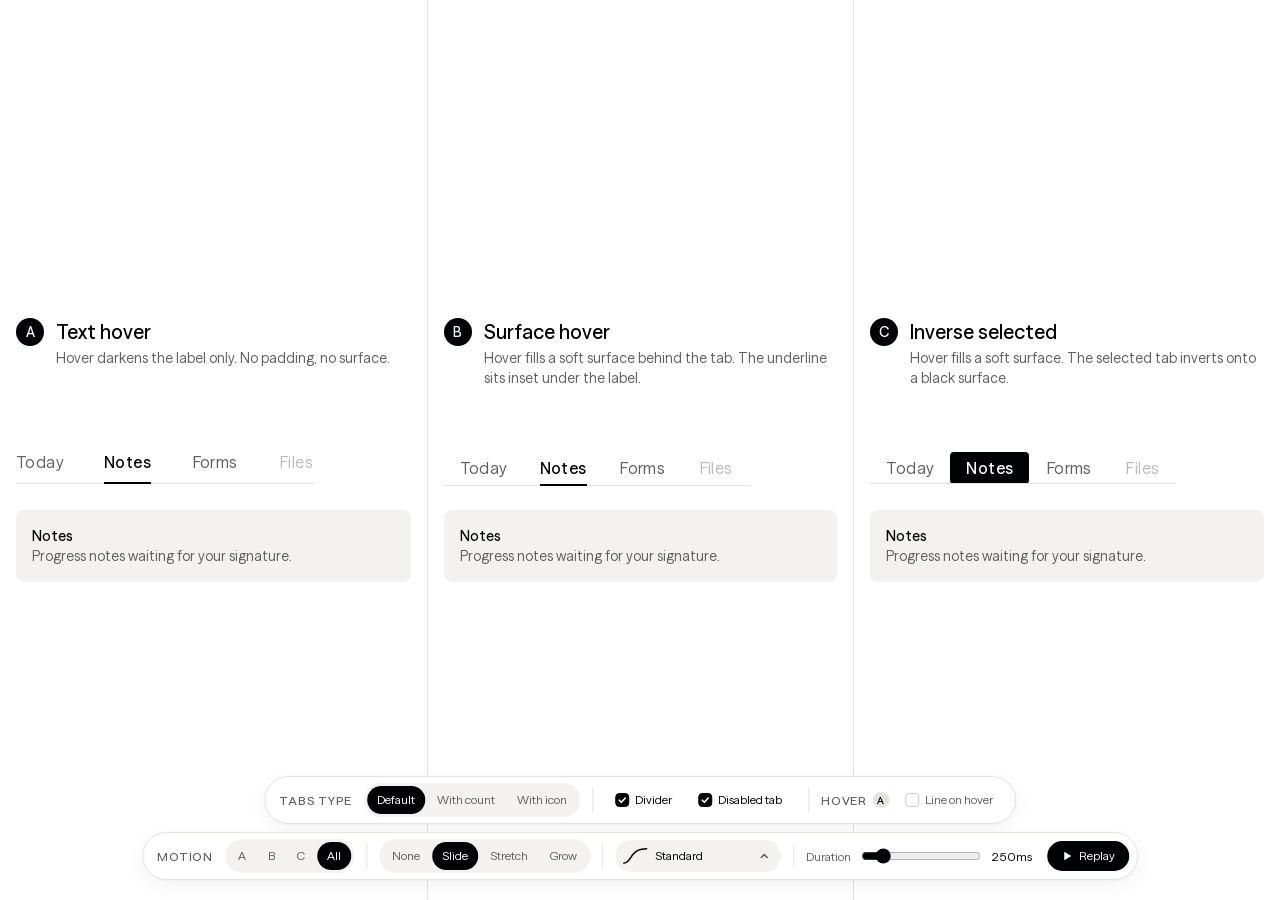
==== commit 8f8a4773: "Direction C: soft surface on hover instead of the line; rename to Inverse selected Co-Authored-By: C" ====
--- a/index.html
+++ b/index.html
@@ -50,8 +50,8 @@
         <div class="direction-head">
           <span class="direction-badge">C</span>
           <div>
-            <h2 class="direction-title" id="dir-c-title">Underline hover</h2>
-            <p class="direction-desc">Hover underlines the tab. The selected tab inverts onto a black surface.</p>
+            <h2 class="direction-title" id="dir-c-title">Inverse selected</h2>
+            <p class="direction-desc">Hover fills a soft surface. The selected tab inverts onto a black surface.</p>
           </div>
         </div>
 
--- a/styles.css
+++ b/styles.css
@@ -285,7 +285,7 @@
 /* ============================================================
    Direction C — Underline hover  (Figma "Tab Item - 3", 51197:16683)
    32px tall, 6/16 padding, tabs edge to edge. Hover = label darkens +
-   2px black line across the full tab. Selected = black inverse surface
+   soft surface (comp/interaction/surface/hover, radius xsmall). Selected = black inverse surface
    (radius xsmall) behind a white emphasis label, no line. Selected disabled has no
    surface. Icons are the 20px Small size in every state.
    ============================================================ */
@@ -317,9 +317,20 @@
   z-index: 0;
 }
 .dir-c .tab-slider { border-radius: var(--radius-xsmall); z-index: 0; }
-/* Hover line: always part of C's design */
+/* Hover: soft surface behind the tab (comp/interaction/surface/hover), no line */
+.dir-c .tab::before {
+  content: "";
+  position: absolute;
+  inset: 0;
+  border-radius: var(--radius-xsmall);
+  background: transparent;
+  z-index: 0;
+  pointer-events: none;
+}
 @media (hover: hover) {
-  .dir-c .tab:not([aria-selected="true"]):not([aria-disabled="true"]):hover .tab-hover-line { display: block; }
+  .dir-c .tab:not([aria-selected="true"]):not([aria-disabled="true"]):hover::before {
+    background: var(--comp-interaction-surface-hover);
+  }
 }
 
 /* Inverted labels — a white copy of C's tabs, clipped to the black surface */
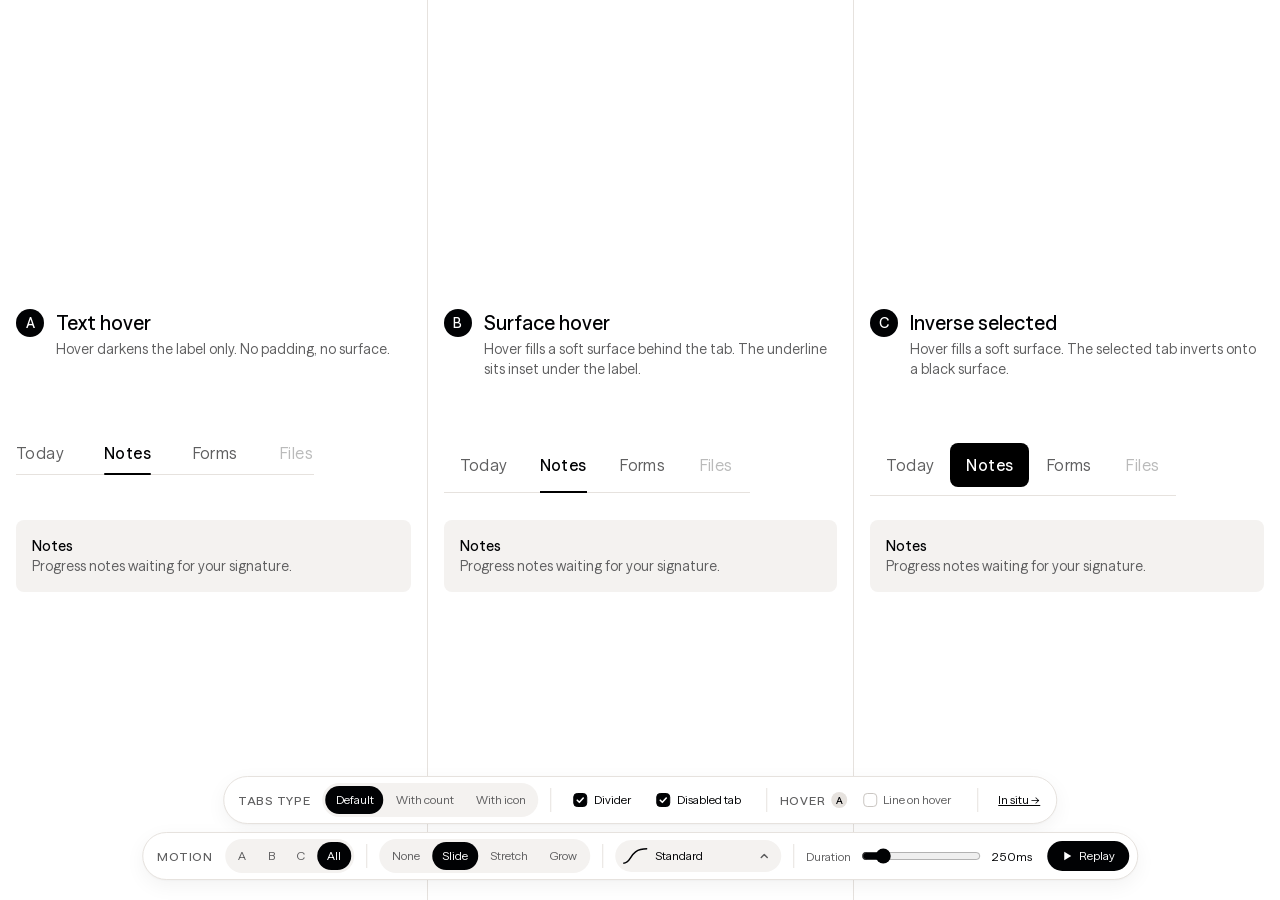
==== commit 9c4ac014: "In situ page: client profile with the tab group switchable between A/B/C; split tabs.js/motion.js fo" ====
--- a/index.html
+++ b/index.html
@@ -93,6 +93,8 @@
         <span class="bar-title">Hover</span><em class="dir-badge" title="Direction A only">A</em>
         <div class="toggles"><label class="switch"><input type="checkbox" data-toggle="hoverLine" /><span>Line on hover</span></label></div>
       </div>
+      <span class="bar-divider" aria-hidden="true"></span>
+      <a class="page-link" href="in-situ.html">In situ →</a>
     </div>
 
     <!-- Motion controls -->
@@ -131,6 +133,8 @@
   </div>
 
   <script src="easings.js"></script>
+  <script src="tabs.js"></script>
   <script src="script.js"></script>
+  <script src="motion.js"></script>
 </body>
 </html>
--- a/tokens.css
+++ b/tokens.css
@@ -17,6 +17,8 @@
   --surface-emphasis: #e6e2de;                /* surface/emphasis (tab rail) */
   --comp-interaction-surface-hover: #f1efec;  /* comp/interaction/surface/hover */
   --surface-inverse: #010204;                 /* surface/inverse */
+  --comp-interaction-surface-selected: #000000; /* comp/interaction/surface/selected */
+  --comp-interaction-surface-disabled: #f7f5f4; /* comp/interaction/surface/disabled */
 
   /* ---- Text ---- */
   --text-default: #010204;                    /* text/default */
@@ -24,11 +26,13 @@
   --comp-interaction-text-hover: #010204;     /* comp/interaction/text/hover */
   --comp-interaction-text-disabled: #777878;  /* comp/interaction/text/disabled */
   --text-inverse: #ffffff;                    /* text/inverse */
+  --comp-interaction-text-selected: #ffffff;  /* comp/interaction/text/selected */
 
   /* ---- Icon ---- */
   --icon-default: #010204;                    /* icon/default */
   --comp-interaction-icon-disabled: #777878;  /* comp/interaction/icon/disabled */
   --icon-inverse: #ffffff;                    /* icon/inverse */
+  --comp-interaction-icon-inverse: #ffffff;   /* comp/interaction/icon/inverse */
 
   /* ---- Border ---- */
   --comp-interaction-border-selected: #000000; /* comp/interaction/border/selected */
@@ -40,6 +44,9 @@
   --comp-status-surface-neutral-light: #ffffff;
   --comp-status-border-neutral-light: #d4d5d5;
   --comp-status-text-neutral-light: #000000;
+  /* Tag V2 · Subtle · Count (on the selected surface) */
+  --comp-status-surface-subtle: #403f3e;
+  --comp-status-text-subtle: #ffffff;
 
   /* ---- Type ---- */
   --font-sans: "Season Sans VF", -apple-system, BlinkMacSystemFont, "Segoe UI", system-ui, sans-serif;
--- a/styles.css
+++ b/styles.css
@@ -89,8 +89,8 @@
   padding: 32px 0 0;
   overflow-x: auto;
 }
-/* Same height in A (32px) and B (34px) so both halves line up across the split */
-.tab-group { min-height: 34px; }
+/* Same height in A (32px), B (50px) and C (53px with its divider gap) so both halves line up across the split */
+.tab-group { min-height: 53px; }
 .tab-panel {
   margin-top: 24px;
   min-height: 72px;
@@ -251,25 +251,32 @@
 .dir-a .tab-content { height: 20px; }
 /* Figma: 0-height line with a 2px OUTSIDE stroke drawn upward → total height stays 32px */
 .dir-a .tab-indicator { margin-top: calc(-1 * var(--bw-thick)); }
+/* Selected bar has rounded ends (Figma "Bar", radius xsmall) */
+.dir-a .tab-indicator,
+.dir-a .tab-slider { border-radius: var(--radius-xsmall); }
 
 /* ============================================================
    Direction B — Surface hover  (Figma "Tab Item - 2", 50922:13721)
-   Content 32px tall, 6/16 padding. Tabs sit edge to edge (0 gap), so the
-   padding spaces the labels 32px apart and hover surfaces meet. The 2px
-   underline sits flush under the surface (34px total), inset 16px to the
-   label width. Selected tabs also take the hover surface ("Hover selected").
+   Content 44px tall, 16px side padding (12px trailing with a count, 12px
+   leading with an icon), 6px between label and count/icon. Tabs sit edge
+   to edge. Hover surface radius small (8px). The 2px underline sits 4px
+   below the surface (50px total), inset 16px from both tab edges.
+   Selected tabs also take the hover surface ("Hover selected").
    ============================================================ */
 .dir-b .tablist { gap: var(--space-0); } /* tabs sit edge to edge; padding does the spacing */
-.dir-b .tab { gap: var(--space-0); }
+.dir-b .tab { gap: var(--space-100); }
 .dir-b .tab-content {
-  height: 32px;
-  padding: var(--space-125) var(--space-300);
-}
+  height: 44px;
+  padding: 0 var(--space-300);
+  gap: var(--space-125);
+}
+.dir-b .tab-content.has-count { padding-right: var(--space-200); }
+.dir-b .tab-content.has-icon { padding-left: var(--space-200); gap: var(--space-125); }
 .dir-b .tab-content::before {
   content: "";
   position: absolute;
   inset: 0;
-  border-radius: var(--radius-xsmall);
+  border-radius: var(--radius-small);
   background: transparent;
   z-index: -1;
 }
@@ -284,24 +291,28 @@
 
 /* ============================================================
    Direction C — Underline hover  (Figma "Tab Item - 3", 51197:16683)
-   32px tall, 6/16 padding, tabs edge to edge. Hover = label darkens +
-   soft surface (comp/interaction/surface/hover, radius xsmall). Selected = black inverse surface
-   (radius xsmall) behind a white emphasis label, no line. Selected disabled has no
+   44px tall, 12/16 padding (10px leading with an icon), tabs edge to edge,
+   radius small (8px). Hover = label darkens + soft surface (surface/hover).
+   Selected = black surface (surface/selected), white emphasis label
+   (text/selected), Subtle count tag. Selected disabled = surface/disabled. Selected disabled has no
    surface. Icons are the 20px Small size in every state.
    ============================================================ */
 .dir-c {
-  --indicator-color: var(--surface-inverse);
-  --indicator-disabled: transparent;
+  --indicator-color: var(--comp-interaction-surface-selected);
+  --indicator-disabled: var(--comp-interaction-surface-disabled);
+  --indicator-radius: var(--radius-small);
 }
 .dir-c .tablist { gap: var(--space-0); }
+/* 8px gap between the tabs and the 1px divider below them */
+.dir-c .tablist.has-divider { padding-bottom: calc(var(--space-150) + var(--bw-default)); }
 .dir-c .tab { z-index: 1; }
 .dir-c .tab-content {
-  height: 32px;
-  padding: var(--space-125) var(--space-300);
+  height: 44px;
+  padding: var(--space-200) var(--space-300);
   z-index: 1;
 }
-/* With icon: 10px leading padding, Small (20px) icon in every state, 4px to the label */
-.dir-c .tab-content.has-icon { gap: var(--space-100); padding-left: 10px; }
+/* With icon: 12px leading padding, Small (20px) icon in every state, 4px to the label */
+.dir-c .tab-content.has-icon { gap: var(--space-100); padding-left: var(--space-200); }
 .dir-c .tab-icon {
   width: 20px;
   height: 20px;
@@ -313,16 +324,16 @@
   position: absolute;
   inset: 0;
   height: auto;
-  border-radius: var(--radius-xsmall);
+  border-radius: var(--indicator-radius);
   z-index: 0;
 }
-.dir-c .tab-slider { border-radius: var(--radius-xsmall); z-index: 0; }
+.dir-c .tab-slider { border-radius: var(--indicator-radius); z-index: 0; }
 /* Hover: soft surface behind the tab (comp/interaction/surface/hover), no line */
 .dir-c .tab::before {
   content: "";
   position: absolute;
   inset: 0;
-  border-radius: var(--radius-xsmall);
+  border-radius: var(--indicator-radius);
   background: transparent;
   z-index: 0;
   pointer-events: none;
@@ -349,9 +360,14 @@
 .tablist.no-transition .tab-invert,
 .tab-invert.no-anim { transition: none !important; }
 .tab-invert .tab,
-.tab-invert .tab[aria-selected="true"] { color: var(--text-inverse); }
+.tab-invert .tab[aria-selected="true"] { color: var(--comp-interaction-text-selected); }
 .tab-invert .tab .tab-label { color: inherit !important; opacity: 1 !important; }
-.tab-invert .tab .tab-icon { background-color: var(--icon-inverse) !important; }
+.tab-invert .tab .tab-icon { background-color: var(--comp-interaction-icon-inverse) !important; }
+.tab-invert .tab .tag {
+  background: var(--comp-status-surface-subtle);
+  border-color: var(--comp-status-surface-subtle);
+  color: var(--comp-status-text-subtle);
+}
 .tab-invert .tab-indicator,
 .tab-invert .tab-hover-line,
 .tab-invert .tab-content::after { display: none !important; }
@@ -710,3 +726,6 @@
 @media (max-width: 600px) {
   .easing-cards { grid-template-columns: 1fr; }
 }
+
+/* Link between prototype pages (in the controls bar) */
+.page-link { font-size: 12px; line-height: 16px; color: var(--text-default); padding: 6px 8px; }
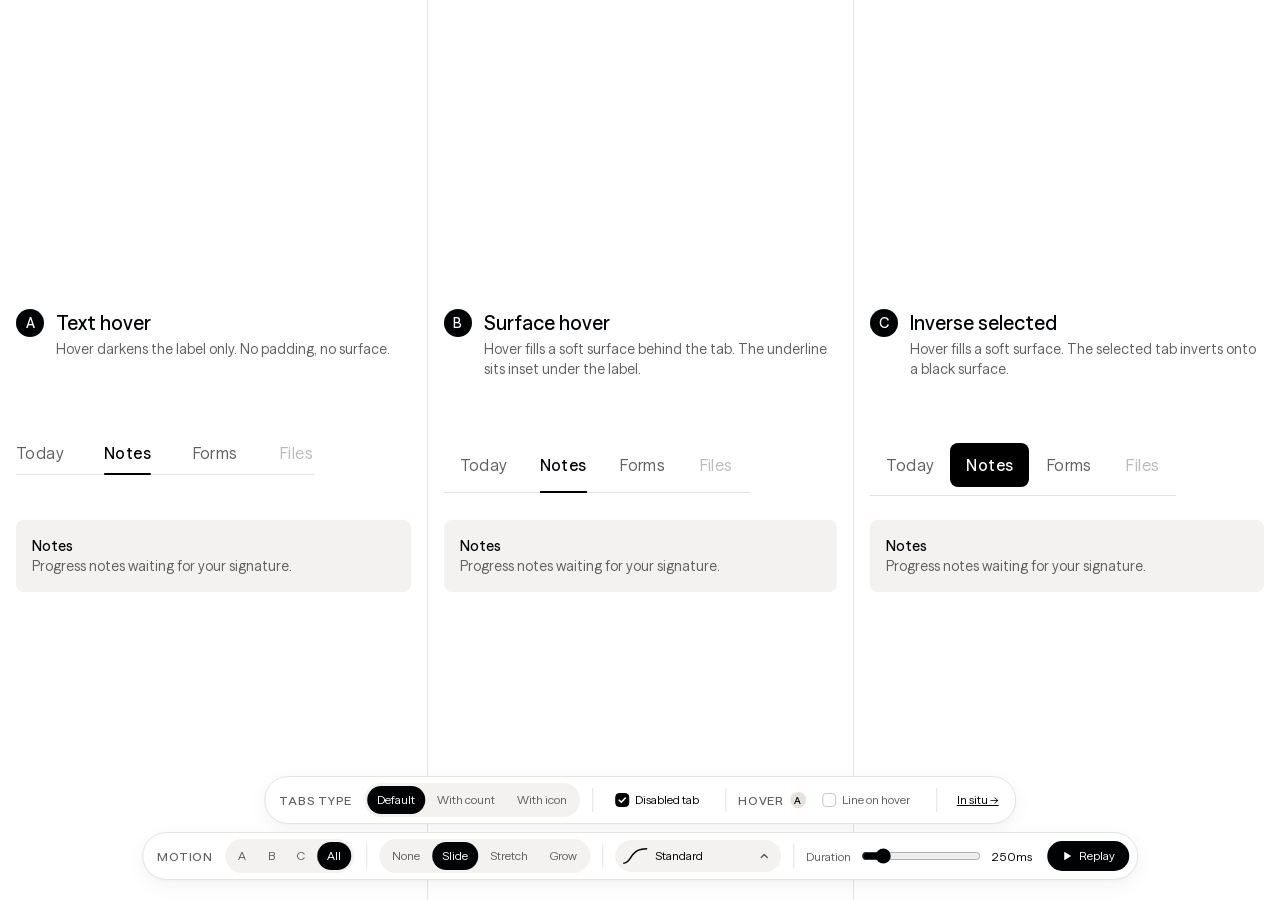
==== commit 55c3c1d9: "Move Divider toggle from the comparison page to the in-situ page Co-Authored-By: Claude Opus 5.5 <no" ====
--- a/index.html
+++ b/index.html
@@ -85,7 +85,6 @@
       </div>
       <span class="bar-divider" aria-hidden="true"></span>
       <div class="bar-group toggles">
-        <label class="switch"><input type="checkbox" data-toggle="divider" checked /><span>Divider</span></label>
         <label class="switch"><input type="checkbox" data-toggle="disabled" checked /><span>Disabled tab</span></label>
       </div>
       <span class="bar-divider" aria-hidden="true"></span>
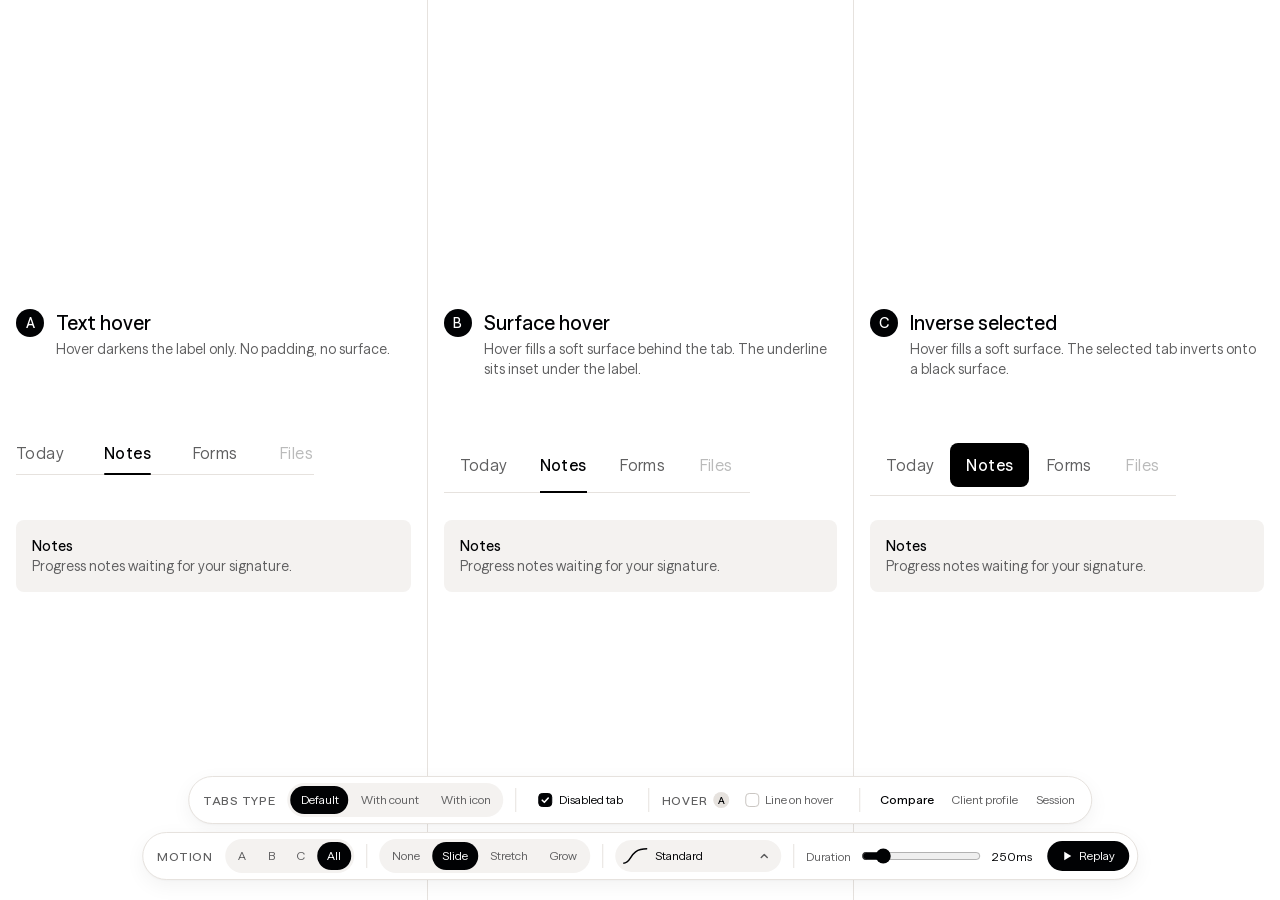
==== commit a2734e0f: "In situ: session screen (dark mode) with A/B/C tabs in place of the chips; dark tab tokens; shared i" ====
--- a/index.html
+++ b/index.html
@@ -93,7 +93,11 @@
         <div class="toggles"><label class="switch"><input type="checkbox" data-toggle="hoverLine" /><span>Line on hover</span></label></div>
       </div>
       <span class="bar-divider" aria-hidden="true"></span>
-      <a class="page-link" href="in-situ.html">In situ →</a>
+      <nav class="page-links" aria-label="Prototype pages">
+        <a class="page-link" href="index.html" aria-current="page">Compare</a>
+        <a class="page-link" href="in-situ.html">Client profile</a>
+        <a class="page-link" href="in-situ-session.html">Session</a>
+      </nav>
     </div>
 
     <!-- Motion controls -->
--- a/tokens.css
+++ b/tokens.css
@@ -84,3 +84,33 @@
   --dur-base: 200ms;
   --ease-standard: cubic-bezier(0.2, 0, 0, 1);
 }
+
+/* ---- Dark mode (Arc "grow therapy" collection · dark) ----
+   Resolved from the Tab Item components in a dark-mode context. */
+.mode-dark {
+  --surface-default: #010204;
+  --surface-emphasis: #313132;                /* tab rail */
+  --comp-interaction-surface-hover: #2c2b2b;
+  --comp-interaction-surface-selected: #ffffff;
+  --comp-interaction-surface-disabled: #000000;
+
+  --text-default: #ffffff;
+  --comp-interaction-text-muted: #c6c7c7;
+  --comp-interaction-text-hover: #ffffff;
+  --comp-interaction-text-disabled: #474848;
+  --comp-interaction-text-selected: #000000;
+
+  --icon-default: #ffffff;
+  --comp-interaction-icon-disabled: #474848;
+  --comp-interaction-icon-inverse: #010204;
+
+  --comp-interaction-border-selected: #ffffff;
+  --comp-interaction-border-disabled: #403f3e;
+  --focus-ring: #e8f02c;                      /* lime ring on dark */
+
+  --comp-status-surface-neutral-light: #000000;
+  --comp-status-border-neutral-light: #313132;
+  --comp-status-text-neutral-light: #ffffff;
+  --comp-status-surface-subtle: #403f3e;
+  --comp-status-text-subtle: #ffffff;
+}
--- a/styles.css
+++ b/styles.css
@@ -728,4 +728,14 @@
 }
 
 /* Link between prototype pages (in the controls bar) */
-.page-link { font-size: 12px; line-height: 16px; color: var(--text-default); padding: 6px 8px; }
+.page-links { display: flex; gap: 2px; }
+.page-link {
+  font-size: 12px;
+  line-height: 16px;
+  color: var(--comp-interaction-text-muted);
+  padding: 6px 8px;
+  border-radius: var(--radius-full);
+  text-decoration: none;
+}
+.page-link:hover { color: var(--text-default); background: var(--surface-subtle); }
+.page-link[aria-current="page"] { color: var(--text-default); font-weight: var(--fw-medium); }
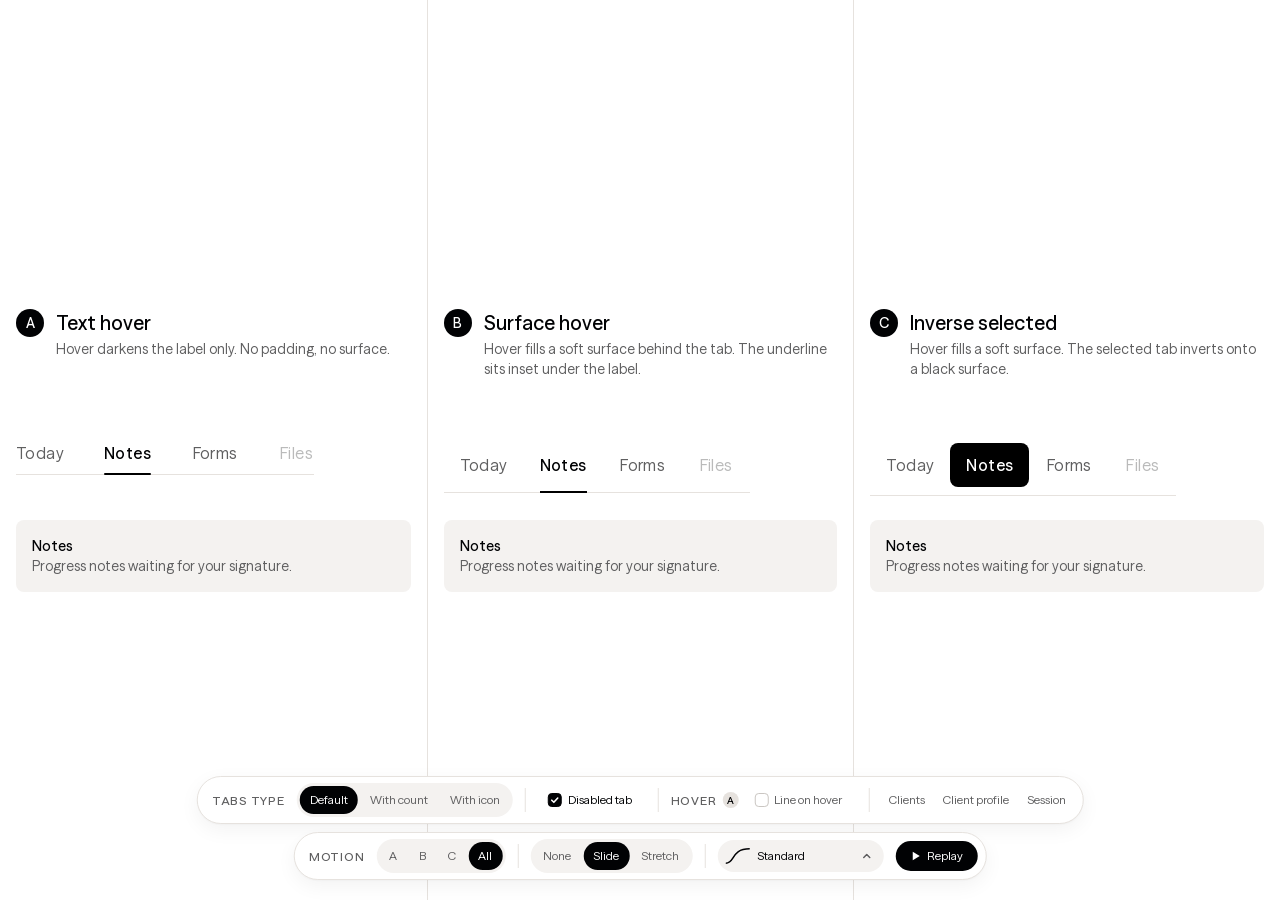
==== commit 006e0098: "In situ: Clients list page; page switcher drops Compare; Motion bar drops Duration and Grow Co-Autho" ====
--- a/index.html
+++ b/index.html
@@ -94,7 +94,7 @@
       </div>
       <span class="bar-divider" aria-hidden="true"></span>
       <nav class="page-links" aria-label="Prototype pages">
-        <a class="page-link" href="index.html" aria-current="page">Compare</a>
+        <a class="page-link" href="in-situ-clients.html">Clients</a>
         <a class="page-link" href="in-situ.html">Client profile</a>
         <a class="page-link" href="in-situ-session.html">Session</a>
       </nav>
@@ -114,7 +114,6 @@
         <button type="button" role="radio" data-value="none">None</button>
         <button type="button" role="radio" data-value="slide">Slide</button>
         <button type="button" role="radio" data-value="stretch">Stretch</button>
-        <button type="button" role="radio" data-value="grow">Grow</button>
       </div>
       <span class="bar-divider" aria-hidden="true"></span>
       <button type="button" class="chip-button" data-easing-trigger aria-haspopup="true" aria-expanded="false" aria-controls="easing-popover">
@@ -122,12 +121,6 @@
         <span class="easing-trigger-name" data-trigger-name></span>
         <svg class="chevron" width="10" height="10" viewBox="0 0 10 10" aria-hidden="true"><path d="M2 6.5 5 3.5 8 6.5" fill="none" stroke="currentColor" stroke-width="1.5" stroke-linecap="round" stroke-linejoin="round"/></svg>
       </button>
-      <span class="bar-divider" aria-hidden="true"></span>
-      <label class="duration">
-        <span>Duration</span>
-        <input type="range" min="100" max="1200" step="25" data-duration />
-        <output data-duration-value></output>
-      </label>
       <button type="button" class="replay" data-replay title="Select the next tab (R)">
         <svg width="12" height="12" viewBox="0 0 12 12" aria-hidden="true"><path d="M3 1.8v8.4L10 6z" fill="currentColor"/></svg>
         Replay
--- a/styles.css
+++ b/styles.css
@@ -400,27 +400,6 @@
 .tablist.no-transition .tab-slider,
 .tablist.no-transition .tab-indicator { transition: none !important; }
 
-/* Grow — each tab owns its bar. The new bar scales out from the centre with the
-   chosen curve; the old bar fades out quickly (no contraction), then resets its
-   scale once it's invisible. */
-.tablist { --grow-fade-out: 120ms; }
-.tablist.motion-grow .tab-indicator {
-  background: var(--indicator-color);
-  transform: scaleX(0);
-  opacity: 0;
-  transform-origin: 50% 50%;
-  transition:
-    opacity var(--grow-fade-out) ease-out,
-    transform 0s linear var(--grow-fade-out);
-}
-.tablist.motion-grow .tab[aria-selected="true"] .tab-indicator {
-  transform: scaleX(1);
-  opacity: 1;
-  transition:
-    transform var(--motion-dur) var(--motion-ease),
-    opacity 0s;
-}
-
 /* Stretch — JS drives each edge per frame, so no CSS transition on the bar */
 .tablist.motion-stretch .tab-slider { transition: none; }
 
@@ -559,9 +538,6 @@
 }
 .replay:hover { background: #2a2b2d; }
 
-.duration { display: flex; align-items: center; gap: 8px; font-size: 12px; color: var(--comp-interaction-text-muted); }
-.duration output { width: 44px; color: var(--text-default); font-variant-numeric: tabular-nums; }
-.duration input[type="range"] { width: 120px; accent-color: var(--text-default); }
 
 .segmented button:focus-visible,
 .chip-button:focus-visible,
